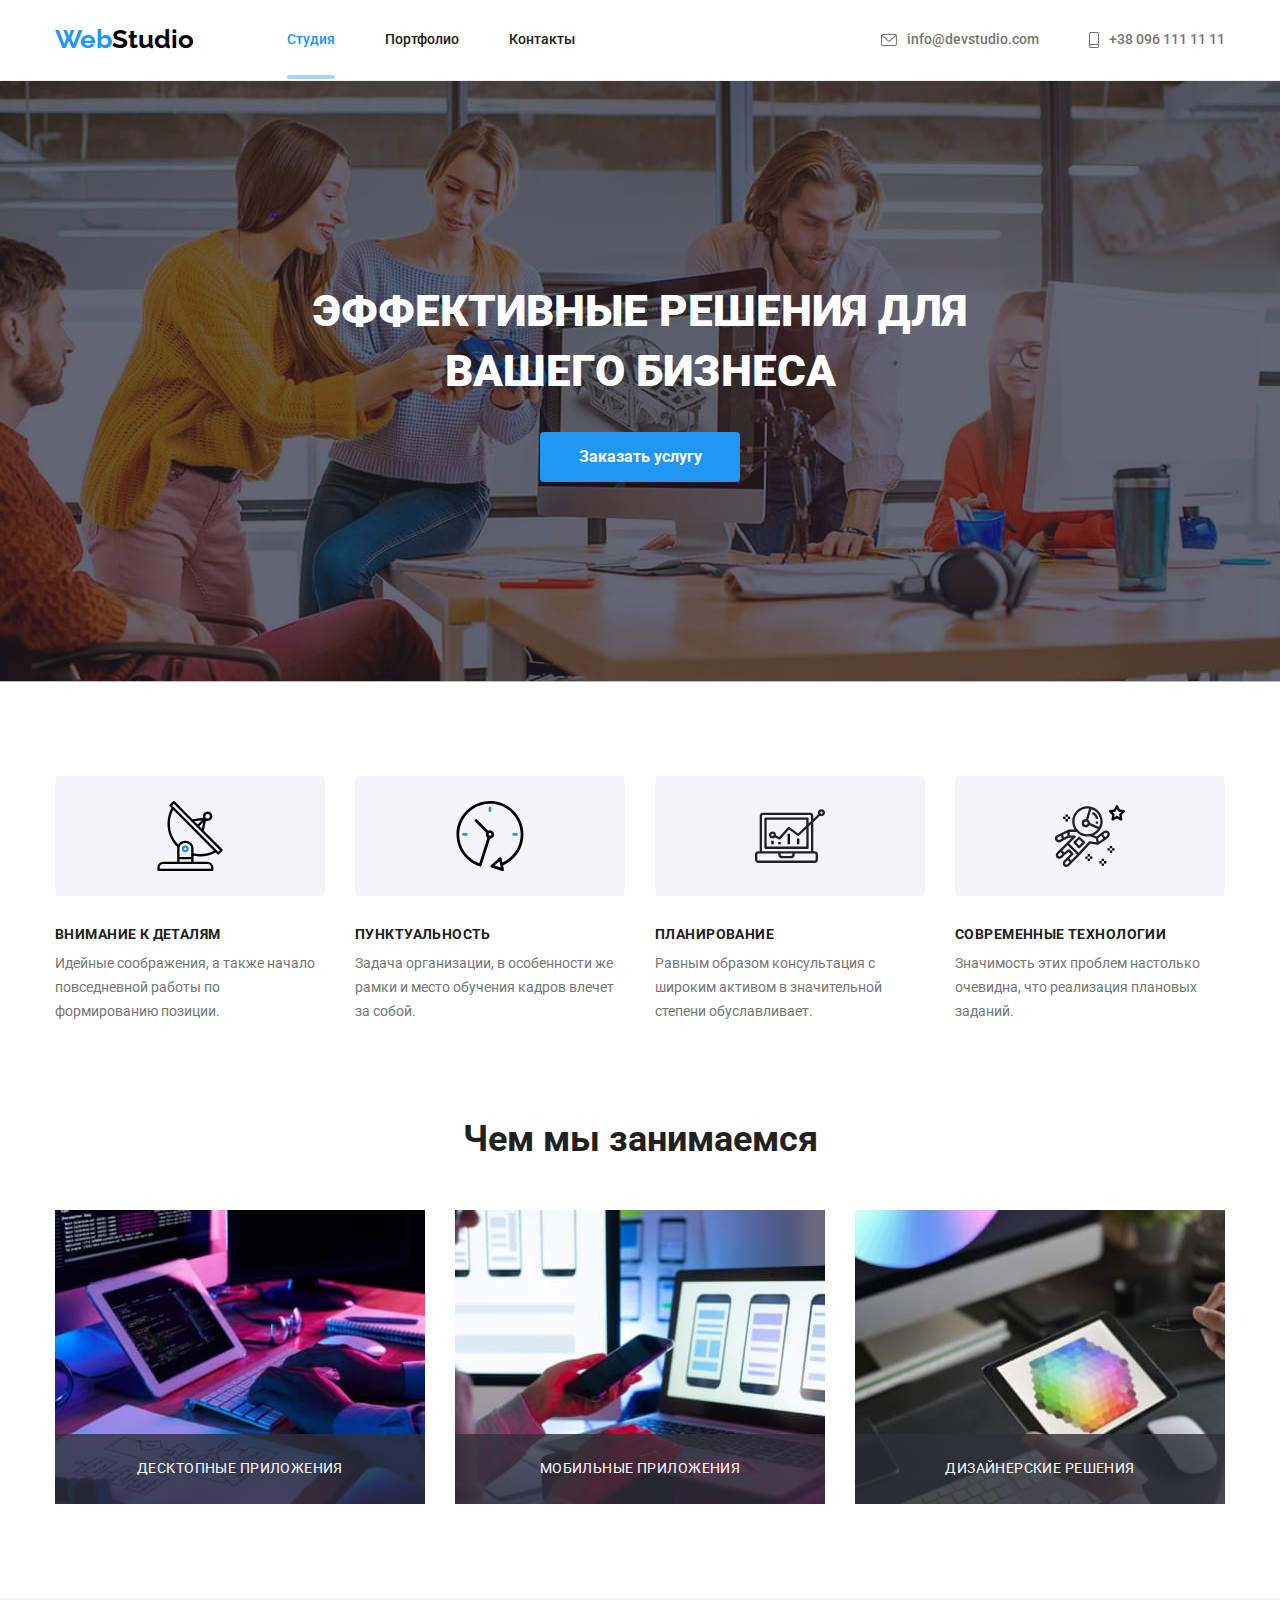
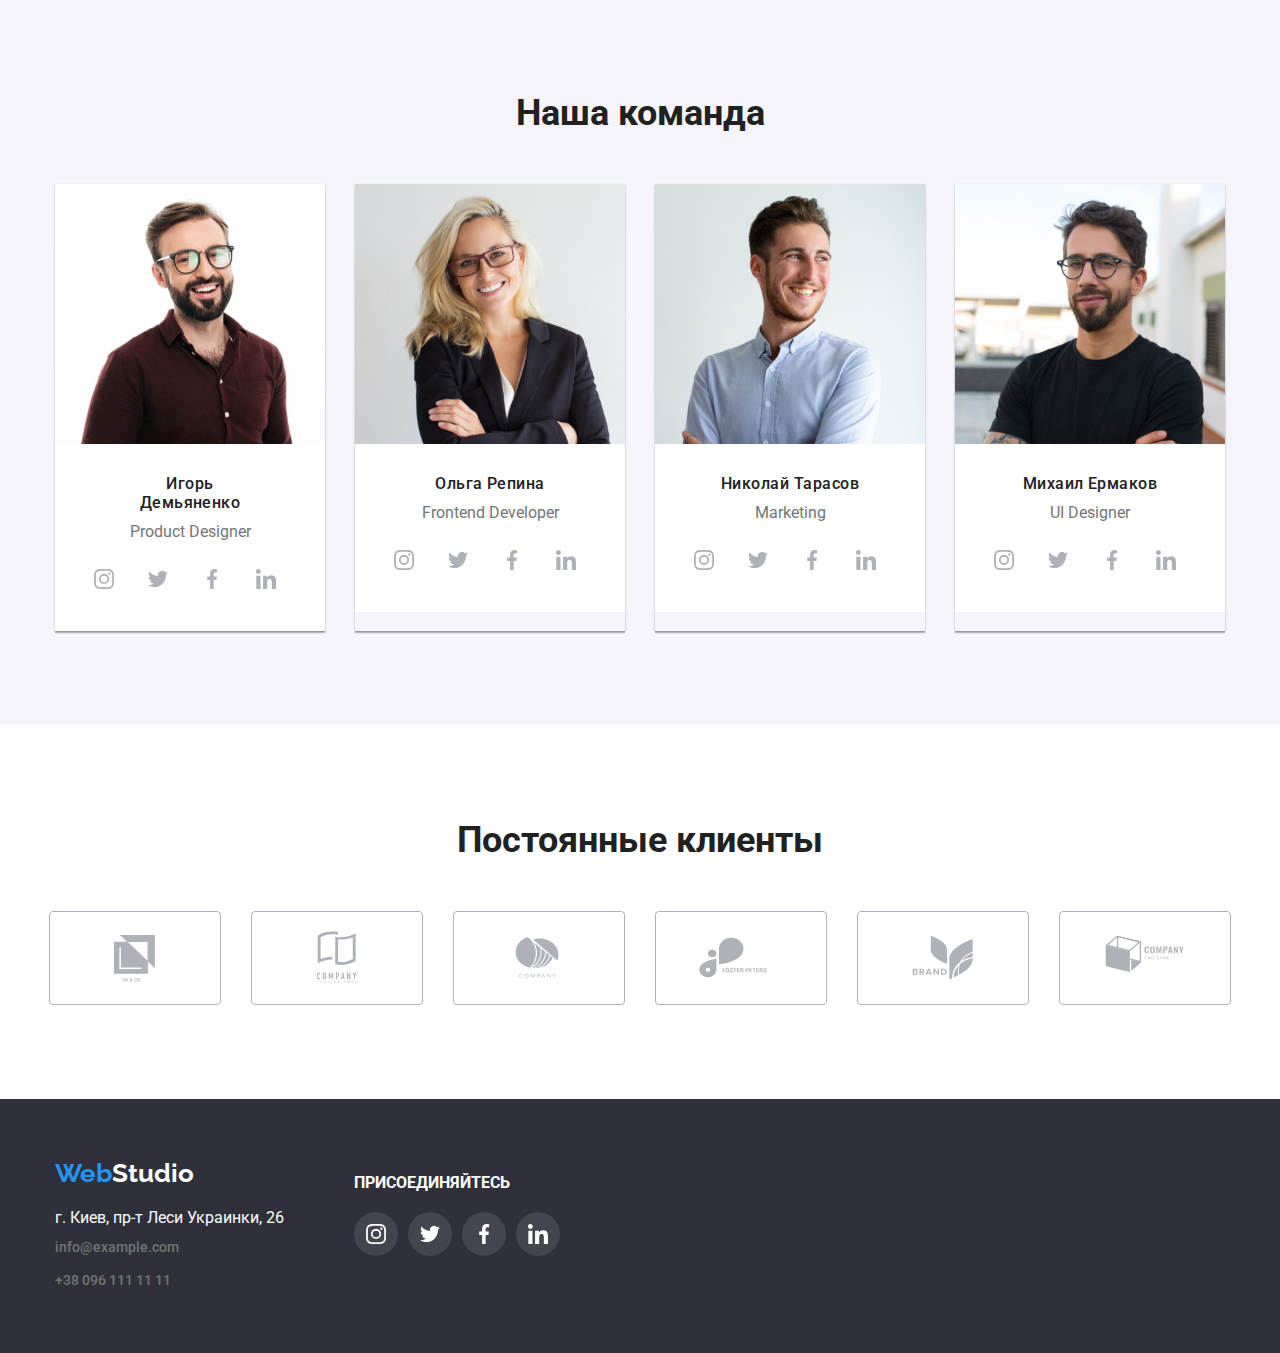
==== index.html @ 99324afc "DZ5" ====
<!DOCTYPE html>
<html lang="ru">
<head>
    <meta charset="UTF-8">
    <meta http-equiv="X-UA-Compatible" content="IE=edge">
    <meta name="viewport" content="width=device-width, initial-scale=1.0">
    <title>WebStudio</title>
    <link rel="preconnect" href="https://fonts.gstatic.com">
    <link href="https://fonts.googleapis.com/css2?family=Raleway:wght@700&family=Roboto:wght@400;500;700;900&display=swap"
        rel="stylesheet">
    <link rel="stylesheet" href="https://cdnjs.cloudflare.com/ajax/libs/modern-normalize/1.0.0/modern-normalize.min.css">
    <link rel="stylesheet" href="./css/style.css">
</head>
<body>
    <!-- Шапка сайта -->
    <header class="page-header">
        <div class="container flex">
            <a class="logo" href="./index.html" lang="en">Web<span>Studio</span></a>
            <nav class="main-nav">
                <ul class="list site-nav flex">
                    <li class="item"><a class="link current" href="./index.html">Студия</a></li>
                    <li class="item"><a class="link" href="./portfolio.html">Портфолио</a></li>
                    <li class="item"><a class="link" href="">Контакты</a></li>
                </ul>
                
            </nav>
            <ul class="list contact-nav flex">
                <li class="item">
                    <a class="link link-contact" href="mailto:info@devstudio.com">
                        <svg class="contact-icon" width="16px" height="12px">
                            <use href="./images/icons.svg#icon-envelope"></use>
                        </svg>
                        info@devstudio.com
                    </a>
                </li>
                <li class="item">
                    <a class="link link-contact" href="tel:+380961111111">
                        <svg class="contact-icon" width="10px" height="16px">
                            <use href="./images/icons.svg#icon-smartphone"></use>
                        </svg>
                        +38 096 111 11 11
                    </a>
                </li>
            </ul>
        </div>
    </header>
    <!-- главная страница -->
    <main>
        <!-- Hero -->
        <section class="section hero-section hero-section-overlay">
            <div class="container">
                <div class="hero-section-title">
                    <h1 class="hero-title">Эффективные решения для вашего бизнеса</h1>
                    <button class="btn btn-hero" type="button" data-modal-open>Заказать услугу</button>
                </div>
            </div>
            
        </section>
        <!-- Наши преимущества -->
        <section class="section">
            <div class="container">
                <h2 hidden>Наши преимущества</h2>
                <ul class="list feature-list">
                    <li class="item">
                        <div class="feature-icons">
                            <svg class="feature-icon" width="70px" height="70px">
                                <use href="./images/icons.svg#icon-antenna"></use>
                            </svg>
                        </div>
                        <h3 class="title feature-title">Внимание к деталям</h3>
                        <p class="text feature-text">Идейные соображения, а также начало повседневной работы по формированию позиции.
                        </p>
                    </li>
                    <li class="item">
                        <div class="feature-icons">
                            <svg class="feature-icon" width="70px" height="70px">
                                <use href="./images/icons.svg#icon-clock"></use>
                            </svg>
                        </div>
                        
                        <h3 class="title feature-title">Пунктуальность</h3>
                        <p class="text feature-text">Задача организации, в особенности же рамки и место обучения кадров влечет за собой.
                        </p>
                    </li>
                    <li class="item">
                        <div class="feature-icons">
                            <svg class="feature-icon" width="70px" height="70px">
                                <use href="./images/icons.svg#icon-diagram"></use>
                            </svg>
                        </div>
                        <h3 class="title feature-title">Планирование</h3>
                        <p class="text feature-text">Равным образом консультация с широким активом в значительной степени обуславливает.
                        </p>
                    </li>
                    <li class="item">
                        <div class="feature-icons">
                            <svg class="feature-icon" width="70px" height="70px">
                                <use href="./images/icons.svg#icon-astronaut"></use>
                            </svg>
                        </div>
                        <h3 class="title feature-title">Современные технологии</h3>
                        <p class="text feature-text">Значимость этих проблем настолько очевидна, что реализация плановых заданий.</p>
                    </li>
                </ul>
                <h2 class="section-title">Чем мы занимаемся</h2>
                <ul class="list our-skills-list">
                    <li class="item">
                        <img src="./images/aboutus1.jpg" alt="Создание сайтов" width="370" height="294">
                        <p class="our-skills-list-text">Десктопные приложения</p>
                    </li>
                    <li class="item">
                        <img src="./images/aboutus2.jpg" alt="Разработка мобильных приложений" width="370" height="294">
                        <p class="our-skills-list-text">Мобильные приложения</p>
                    </li>
                    <li class="item">
                        <img src="./images/aboutus3.jpg" alt="Созданием дизайонв для сайтов и приложений" width="370" height="294">
                        <p class="our-skills-list-text">Дизайнерские решения</p>
                    </li>
                </ul>
            </div>
            
        </section>
        <!-- наша команда -->
        <section class="section section-our-team">
            <div class="container">
                <h2 class="section-title">Наша команда</h2>
                <ul class="list list-team">
                    <li class="item">
                        <div class="our-team-item">
                            <img class="team-image" src="./images/ourteam1.jpg" alt="Дизайнер" width="270" height="260">
                            <h3 class="title-team">Игорь Демьяненко</h3>
                            <p class="text team-text">Product Designer</p>
                            <ul class="social-items">
                                <li>
                                    <button class="social-links">
                                            <svg class="social-link" width="20" height="20">
                                                <use href="./images/icons.svg#icon-instagram"></use>
                                            </svg>
                                    </button>
                                </li>
                                <li>
                                    <button class="social-links">
                                        <svg class="social-link" width="20" height="20">
                                            <use href="./images/icons.svg#icon-twitter"></use>
                                        </svg>
                                    </button>
                                </li>
                                <li>
                                    <button class="social-links">
                                        <svg class="social-link" width="20" height="20">
                                            <use href="./images/icons.svg#icon-facebook"></use>
                                        </svg>
                                    </button>
                                </li>
                                <li>
                                    <button class="social-links">
                                        <svg class="social-link" width="20" height="20">
                                            <use href="./images/icons.svg#icon-linkedin"></use>
                                        </svg>
                                    </button>
                                </li>
                            </ul>
                        </div>
                        
                    </li>
                    <li class="item">
                        <div class="our-team-item">
                            <img class="team-image" src="./images/ourteam2.jpg" alt="Фронтенд разработчик" width="270" height="260">
                            <h3 class="title-team">Ольга Репина</h3>
                            <p class="text team-text">Frontend Developer</p>
                            <ul class="social-items">
                                <li>
                                    <button class="social-links">
                                        <svg class="social-link" width="20" height="20">
                                            <use href="./images/icons.svg#icon-instagram"></use>
                                        </svg>
                                    </button>
                                </li>
                                <li>
                                    <button class="social-links">
                                        <svg class="social-link" width="20" height="20">
                                            <use href="./images/icons.svg#icon-twitter"></use>
                                        </svg>
                                    </button>
                                </li>
                                <li>
                                    <button class="social-links">
                                        <svg class="social-link" width="20" height="20">
                                            <use href="./images/icons.svg#icon-facebook"></use>
                                        </svg>
                                    </button>
                                </li>
                                <li>
                                    <button class="social-links">
                                        <svg class="social-link" width="20" height="20">
                                            <use href="./images/icons.svg#icon-linkedin"></use>
                                        </svg>
                                    </button>
                                </li>
                            </ul>
                        </div>
                    </li>
                    <li class="item">
                        <div class="our-team-item">
                            <img class="team-image" src="./images/ourteam3.jpg" alt="Маркетолог" width="270" height="260">
                            <h3 class="title-team">Николай Тарасов</h3>
                            <p class="text team-text">Marketing</p>
                            <ul class="social-items">
                                <li>
                                    <button class="social-links">
                                        <svg class="social-link" width="20" height="20">
                                            <use href="./images/icons.svg#icon-instagram"></use>
                                        </svg>
                                    </button>
                                </li>
                                <li>
                                    <button class="social-links">
                                        <svg class="social-link" width="20" height="20">
                                            <use href="./images/icons.svg#icon-twitter"></use>
                                        </svg>
                                    </button>
                                </li>
                                <li>
                                    <button class="social-links">
                                        <svg class="social-link" width="20" height="20">
                                            <use href="./images/icons.svg#icon-facebook"></use>
                                        </svg>
                                    </button>
                                </li>
                                <li>
                                    <button class="social-links">
                                        <svg class="social-link" width="20" height="20">
                                            <use href="./images/icons.svg#icon-linkedin"></use>
                                        </svg>
                                    </button>
                                </li>
                            </ul>
                        </div>
                    </li>
                    <li class="item">
                        <div class="our-team-item">
                            <img class="team-image" src="./images/ourteam4.jpg" alt="Разработчик пользовательского интерфейса" width="270"
                                height="260">
                            <h3 class="title-team">Михаил Ермаков</h3>
                            <p class="text team-text">UI Designer</p>
                            <ul class="social-items">
                                <li>
                                    <button class="social-links">
                                        <svg class="social-link" width="20" height="20">
                                            <use href="./images/icons.svg#icon-instagram"></use>
                                        </svg>
                                    </button>
                                </li>
                                <li>
                                    <button class="social-links">
                                        <svg class="social-link" width="20" height="20">
                                            <use href="./images/icons.svg#icon-twitter"></use>
                                        </svg>
                                    </button>
                                </li>
                                <li>
                                    <button class="social-links">
                                        <svg class="social-link" width="20" height="20">
                                            <use href="./images/icons.svg#icon-facebook"></use>
                                        </svg>
                                    </button>
                                </li>
                                <li>
                                    <button class="social-links">
                                        <svg class="social-link" width="20" height="20">
                                            <use href="./images/icons.svg#icon-linkedin"></use>
                                        </svg>
                                    </button>
                                </li>
                            </ul>
                        </div>
                    </li>
                </ul>
            </div>
        </section>
        <section class="our-client section">
            <div class="container">
                <h2 class="section-title">Постоянные клиенты</h2>
                <ul class="our-client-list">
                    <li class="our-client-items">
                        <div class="our-client-item-one">
                            <svg class="our-client-item" width="41" height="47">
                            <use href="./images/icons.svg#icon-Logoclient"></use>
                        </svg>
                        </div>
                    </li>
                    <li class="our-client-items">
                        <div class="our-client-item-two">
                            <svg class="our-client-item" width="40" height="52">
                            <use href="./images/icons.svg#icon-Logoclient2"></use>
                        </svg>
                        </div>
                    </li>
                    <li class="our-client-items">
                        <div class="our-client-item-three">
                            <svg class="our-client-item" width="44" height="42">
                            <use href="./images/icons.svg#icon-Logoclient3"></use>
                        </svg>
                        </div>
                    </li>
                    <li class="our-client-items">
                        <div class="our-client-item-four">
                            <svg class="our-client-item" width="84" height="41">
                            <use href="./images/icons.svg#icon-Logoclient4"></use>
                        </svg>
                        </div>
                    </li>
                    <li class="our-client-items">
                        <div class="our-client-item-five">
                            <svg class="our-client-item" width="62" height="45">
                            <use href="./images/icons.svg#icon-Logoclient5"></use>
                        </svg>
                        </div>
                    </li>
                    <li class="our-client-items">
                        <div class="our-client-item-six">
                            <svg class="our-client-item" width="94" height="44">
                            <use href="./images/icons.svg#icon-Logoclient6"></use>
                        </svg>
                        </div>
                    </li>
                </ul>
            </div>
        </section>
    </main>
    <!-- Футер -->
    <footer class="footer">
        <div class="container footer-container">
            <div class="footer-contact">
                <a class="logo logo-footer" href="./index.html" lang="en">Web<span>Studio</span></a>
                <address class="footer-address">
                    <p class="address">г. Киев, пр-т Леси Украинки, 26 </p>
                    <a class="link link-contact" href="mailto:info@example.com">info@example.com</a>
                    <a class="link link-contact" href="tel:+380961111111">+38 096 111 11 11</a>
                </address>
            </div>
            <div class="footer-social-link">
                <p class="title">присоединяйтесь</p>
                <ul class="social-items">
                    <li>
                        <button class="social-links">
                            <svg class="social-link" width="20" height="20">
                                <use href="./images/icons.svg#icon-instagram"></use>
                            </svg>
                        </button>
                    </li>
                    <li>
                        <button class="social-links">
                            <svg class="social-link" width="20" height="20">
                                <use href="./images/icons.svg#icon-twitter"></use>
                            </svg>
                        </button>
                    </li>
                    <li>
                        <button class="social-links">
                            <svg class="social-link" width="20" height="20">
                                <use href="./images/icons.svg#icon-facebook"></use>
                            </svg>
                        </button>
                    </li>
                    <li>
                        <button class="social-links">
                            <svg class="social-link" width="20" height="20">
                                <use href="./images/icons.svg#icon-linkedin"></use>
                            </svg>
                        </button>
                    </li>
                </ul>
            </div>
        </div>
    </footer>
    <!-- модальное окно -->
    <div class="backdrop is-hidden" data-modal>
        <div class="modal">
            <button class="close-btn" data-modal-close>
                <svg class="close-icon" width="11" height="11">
                    <path
                        d="M11 1.10786L9.89214 0L5.5 4.39214L1.10786 0L0 1.10786L4.39214 5.5L0 9.89214L1.10786 11L5.5 6.60786L9.89214 11L11 9.89214L6.60786 5.5L11 1.10786Z"
                        fill="black" />
                </svg>
            </button>
        </div>
    </div>
    <script src="./js/modal.js"></script>
</body>
</html>
---- css/style.css ----
:root {
  --dark-background: #2f303a;
  --white-background: #ffffff;
  --light-background: #e5e5e5;
  --grey-background: #f5f4fa;
  --text-dark: #000000;
  --text-white: #ffffff;
  --text-black: #212121;
  --text-grey: #757575;
  --accent-blue: #2196f3;
  --icon-color: #afb1b8;
}
body {
  background: var(--white-background);
  font-family: Roboto, sans-serif;
  color: var(--text-black);
}
h1,
h2,
h3,
h4,
h5,
h6 {
  margin: 0;
}
p {
  margin: 0;
}
ul,
li {
  margin: 0;
  padding: 0;
}
button {
  padding: 0;
}
svg {
  display: block;
}
img {
  display: block;
}
.container {
  margin-left: auto;
  margin-right: auto;
  padding-left: 15px;
  padding-right: 15px;

  width: 1200px;

  /* outline: 1px solid tomato; */
}
.link {
  font-weight: 500;
  font-size: 14px;
  line-height: 1.14;
  color: var(--text-black);
  text-decoration: none;
}
.link:hover,
.link:focus {
  color: var(--accent-blue);
}
.section {
  padding-top: 94px;
  padding-bottom: 94px;
  font-size: 14px;
  line-height: 1.71;

  /* width: 1600px; */
}
.list {
  list-style-type: none;
}
.flex {
  display: flex;
}
/* Header */

.page-header {
  border-bottom: 1px solid #ececec;
  /* padding: 0 200px; */
}
.page-header .container {
  align-items: center;
}
.logo {
  color: var(--accent-blue);
  font-family: Raleway;
  font-weight: bold;
  font-size: 26px;
  text-decoration: none;
}
.logo span {
  color: var(--text-dark);
}
.main-nav {
  align-items: center;
}
.site-nav {
  margin: 0;
  padding: 32px 0 32px 93px;
  align-items: center;

  font-weight: 500;
  font-size: 14px;
  line-height: 1.14;
}
.site-nav .link {
  padding: 32px 0;
}
.site-nav .item + .item {
  margin-left: 50px;
}

.contact-nav {
  display: flex;
  margin-left: auto;
  padding: 0;
}
.link-contact {
  display: flex;
  align-items: center;
  color: var(--text-grey);
}
.site-nav .link.current {
  position: relative;
  color: var(--accent-blue);
}
.site-nav .link.current::after {
  content: '';
  display: block;
  width: 100%;
  height: 4px;
  background-color: var(--accent-blue);
  border-radius: 2px;
  opacity: 0.4;

  position: absolute;
  left: 0;
  bottom: 0;
}
.contact-nav .item + .item {
  padding-left: 50px;
}
.contact-icon {
  margin-right: 10px;
  fill: currentColor;
}
.link-contact:hover,
.link-contact:focus {
  fill: var(--accent-blue);
}

/* Main */

.hero-section {
  text-align: center;
}
.hero-section-overlay {
  max-width: 1600px;
  margin-left: auto;
  margin-right: auto;
  background-image: linear-gradient(
      to right,
      rgba(47, 48, 58, 0.4),
      rgba(47, 48, 58, 0.4)
    ),
    url('../images/backgroundhero.png');

  background-repeat: no-repeat;
  background-position: 50% 50%;
}
.hero-section-title {
  padding: 106px 237px 106px 237px;
}
.hero-title {
  margin-bottom: 30px;

  font-weight: 900;
  font-size: 44px;
  line-height: 137%;
  color: var(--text-white);
  text-transform: uppercase;
}
.btn {
  background-color: var(--grey-background);
  font-weight: 500;
  font-size: 16px;
  line-height: 1.63;
  text-align: center;
  cursor: pointer;
}
.btn:hover,
.btn:focus {
  background-color: var(--accent-blue);
  color: var(--text-white);
}
.btn-hero {
  background-color: var(--accent-blue);
  font-weight: bold;
  font-size: 16px;
  line-height: 1.88;
  text-align: center;
  color: var(--text-white);
  width: 200px;
  border: transparent;
  border-radius: 4px;
  padding: 10px 32px;
}
.close-btn {
  position: absolute;
  top: 8px;
  right: 8px;
  padding: 9px 9px 10px 10px;
  border: 1px solid rgba(0, 0, 0, 0.1);
  border-radius: 50%;
  background-color: var(--white-background);
}
.close-icon {
  /* fill: #000000; */
}
.backdrop {
  position: fixed;
  top: 0;
  left: 0;
  width: 100%;
  height: 100%;
  background: rgba(0, 0, 0, 0.2);

  opacity: 1;

  transition: opacity 250ms cubic-bezier(0.4, 0, 0.2, 1);
}
.backdrop.is-hidden {
  opacity: 0;
  pointer-events: none;
}
.backdrop.is-hidden .modal {
  transform: translate(-50%, -50%) scale(0);
}
.modal {
  position: absolute;
  top: 50%;
  left: 50%;
  transform: translate(-50%, -50%) scale(1);
  width: 528px;
  height: 581px;

  background-color: #fff;
  box-shadow: 0px 1px 3px rgba(0, 0, 0, 0.12), 0px 1px 1px rgba(0, 0, 0, 0.14),
    0px 2px 1px rgba(0, 0, 0, 0.2);
  border-radius: 4px;

  transition: transform 250ms cubic-bezier(0.4, 0, 0.2, 1);
}
/* наши преимущества */
.feature-list {
  display: flex;
  margin-bottom: 94px;
}
.feature-list .item {
  width: calc((100% - 90px) / 4);
}
.feature-list .item:not(:last-child) {
  margin-right: 30px;
}
.feature-list .feature-title {
  margin-bottom: 10px;
}
.title {
  font-weight: bold;
  line-height: 1.14;
  text-transform: uppercase;
  margin-bottom: 10px;
}
.feature-title {
  font-size: 14px;
  letter-spacing: 0.03em;
  line-height: 1.15;
}
.section-title {
  margin-bottom: 50px;

  font-weight: bold;
  font-size: 36px;
  line-height: 1.17;
  text-align: center;
}
.text {
  color: var(--text-grey);
}
.our-skills-list {
  display: flex;
}
.our-skills-list .item:not(:last-child) {
  margin-right: 30px;
}
.our-skills-list .item {
  position: relative;
}
.our-skills-list-text {
  position: absolute;
  width: 100%;
  left: 0;
  bottom: 0;
  padding: 27px 0;
  text-align: center;
  background-color: rgba(47, 48, 58, 0.8);
  color: var(--text-white);
  text-transform: uppercase;
  font-size: bold;
  line-height: 1.14;
  letter-spacing: 0.03em;
}
.feature-icons {
  padding: 25px 100px;
  margin-bottom: 30px;
  background-color: var(--grey-background);
  border-radius: 4px;
  text-align: center;
}
/* наша команда */
.section-our-team {
  background-color: var(--grey-background);
}
.list-team {
  display: flex;
  text-align: center;
}
.our-team-item {
  background-color: var(--white-background);
}
.list-team .item {
  display: block;
  box-shadow: 0px 1px 3px rgba(0, 0, 0, 0.12), 0px 1px 1px rgba(0, 0, 0, 0.14),
    0px 2px 1px rgba(0, 0, 0, 0.2);
}
.list-team .item:not(:last-child) {
  margin-right: 30px;
}
.title-team {
  font-weight: 500;
  font-size: 16px;
  line-height: 119%;
  letter-spacing: 0.03em;
  padding: 0 59px 10px 59px;
}
.our-skills-list {
  display: flex;
}
.our-skills-list .item:not(:last-child) {
  margin-right: 30px;
}
.team-text {
  font-size: 16px;
  line-height: 1.19;
  padding-right: auto;
  padding-bottom: 16px;
  padding-left: auto;
}
.team-image {
  display: block;
  margin-bottom: 30px;
}
.social-links {
  display: block;
  margin-right: 10px;
  padding: 12px;
  color: var(--icon-color);
  background-color: var(--white-background);
  border: none;
  border-radius: 50%;
  cursor: pointer;
}

.social-links:hover,
.social-links:focus {
  background-color: var(--accent-blue);
  color: var(--text-white);
}
.social-link {
  text-align: center;
  fill: currentColor;
}
.social-items {
  display: flex;
  justify-content: center;
  padding-bottom: 30px;
  list-style: none;
}
/* Наши клиенты */
.our-client-list {
  display: flex;
  justify-content: center;
  list-style: none;
}
.our-client-items {
  padding: 16px 32px;
  border: 1px solid #afb1b8;
  border-radius: 4px;
  color: var(--icon-color);
  cursor: pointer;
}
.our-client-items:hover,
.our-client-items:focus {
  color: var(--accent-blue);
  border: 1px solid var(--accent-blue);
}
.our-client-items:not(:last-child) {
  margin-right: 30px;
}
.our-client-item {
  display: block;
  fill: currentColor;
}
.our-client-item-one {
  padding: 7px 33px 6px 32px;
}
.our-client-item-two {
  padding: 3px 33px 5px;
}
.our-client-item-three {
  padding: 8px 33px 10px 29px;
}
.our-client-item-four {
  padding: 9px 11px 10px;
}
.our-client-item-five {
  padding: 7px 22px 8px;
}
.our-client-item-six {
  padding: 7px 6px 9px;
}
/* наши работы */
.section-portfolio {
  background-color: var(--white-background);
}
.btn-list {
  text-align: center;
  margin-bottom: 50px;
}
.btn-list .item {
  display: inline-block;
  letter-spacing: 0.03em;
}
.btn-list .item:not(:last-child) {
  margin-right: 8px;
}
.btn-list .item:hover,
.btn-list .item:focus {
  box-shadow: 0px 3px 1px rgba(0, 0, 0, 0.1), 0px 1px 2px rgba(0, 0, 0, 0.08),
    0px 2px 2px rgba(0, 0, 0, 0.12);
}
.item .btn {
  padding: 6px 22px;
  border: transparent;
  border-radius: 4px;
  font-family: Roboto;
  font-weight: 500;
}

.portfolio-list {
  display: flex;
  flex-wrap: wrap;
}
.portfolio-image {
  position: relative;
  display: block;
}

.portfolio-list .item:not(:nth-child(3n + 3)) {
  margin-right: 30px;
}
.portfolio-list .item:not(:nth-child(n + 7)) {
  margin-bottom: 30px;
}
.portfolio-list-item {
  background-color: var(--white-background);
  overflow: hidden;
}

.title-works {
  /* margin-top: 20px; */
  margin-top: 20px;
  padding-left: 24px;
  padding-right: auto;
  font-weight: bold;
  font-size: 18px;
  line-height: 2;
  letter-spacing: 0.06em;
}
.text-works {
  margin-top: 4px;
  padding-bottom: 20px;
  padding-left: 24px;
  font-size: 16px;
  line-height: 1.88;
  letter-spacing: 0.03em;
  color: var(--text-grey);
}
.text-works-transcriptions {
  position: absolute;
  bottom: 0;
  left: 0;
  width: 100%;
  height: 100%;
  font-weight: normal;
  font-size: 18px;
  line-height: 1.56;
  letter-spacing: 0.03em;
  color: var(--text-white);
  background-color: var(--accent-blue);
  opacity: 0;

  padding: 63px 24px;

  transform: scaleY(0);
  transform-origin: bottom;
  transition: transform 250ms cubic-bezier(0.4, 0, 0.2, 1),
    opasity 250ms cubic-bezier(0.4, 0, 0.2, 1);
}
.portfolio-list .link:hover,
.portfolio-list .link:focus {
  color: var(--text-dark);
}
.portfolio-list .item:hover,
.portfolio-list .item:focus {
  box-shadow: 0px 1px 1px rgba(0, 0, 0, 0.12), 0px 4px 4px rgba(0, 0, 0, 0.06),
    1px 4px 6px rgba(0, 0, 0, 0.16);
}
.portfolio-list .item:hover .text-works-transcriptions,
.portfolio-list .item:focus .text-works-transcriptions {
  transform: scaleY(1);
  opacity: 0.9;
}

/* Footer */
.footer {
  background-color: var(--dark-background);
}

.footer-container {
  display: flex;
  padding-top: 60px;
  padding-bottom: 60px;
}
.footer-contact {
  margin-right: 70px;
}
.logo-footer {
  display: block;
  margin-bottom: 20px;
}
.logo-footer span {
  color: var(--text-white);
}

.address {
  margin-bottom: 9px;
  font-style: normal;
  color: var(--text-white);
}

.footer-address .link-contact {
  display: block;
  font-size: 14px;
  line-height: 1.71;
  cursor: default;
  font-style: normal;
}
.footer-address .link-contact:not(:last-child) {
  margin-bottom: 9px;
}

.footer-social-link {
  padding-top: 15px;
  cursor: pointer;
}
.footer-social-link .title {
  margin-bottom: 20px;
  color: var(--text-white);
}
.footer-social-link .social-items {
  padding: 0;
}
.footer-social-link .social-links {
  background-color: rgba(255, 255, 255, 0.1);
  color: var(--text-white);
}
.footer-social-link .social-links:hover,
.footer-social-link .social-links:focus {
  background-color: var(--accent-blue);
}
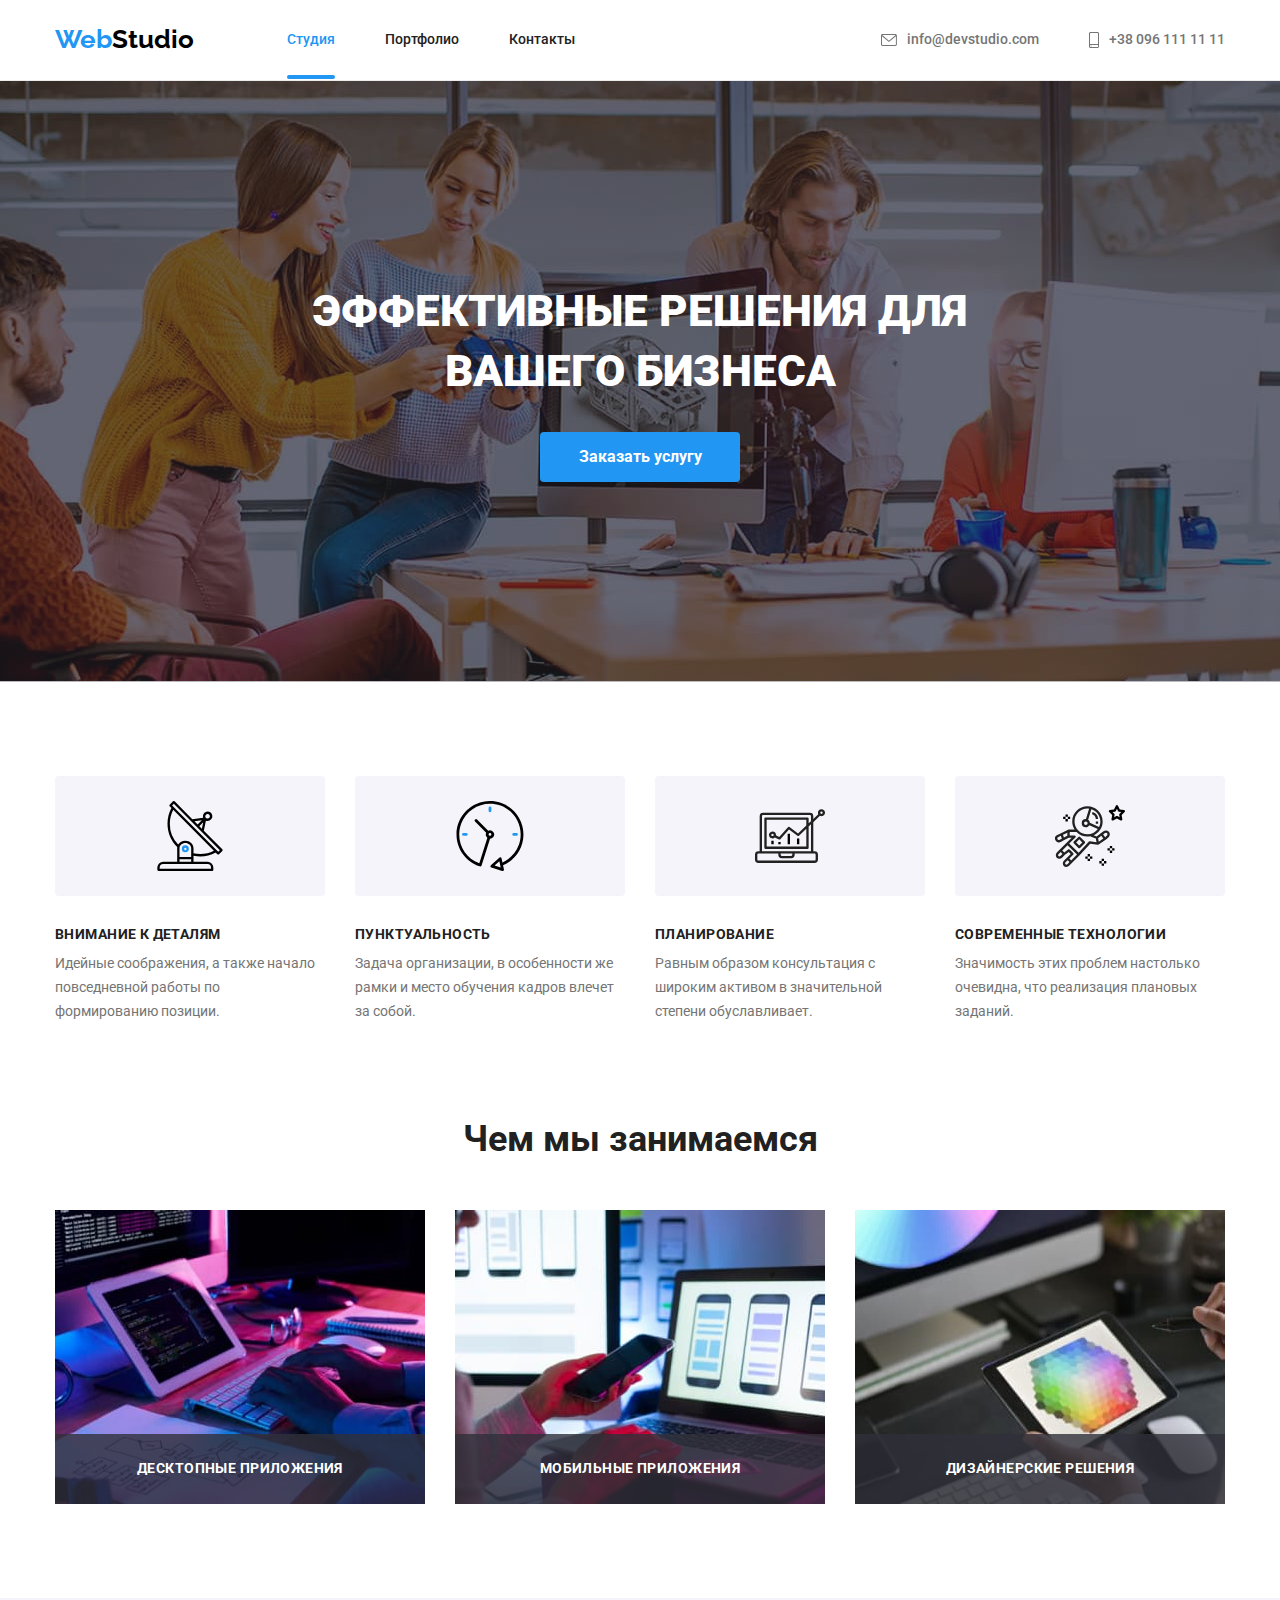
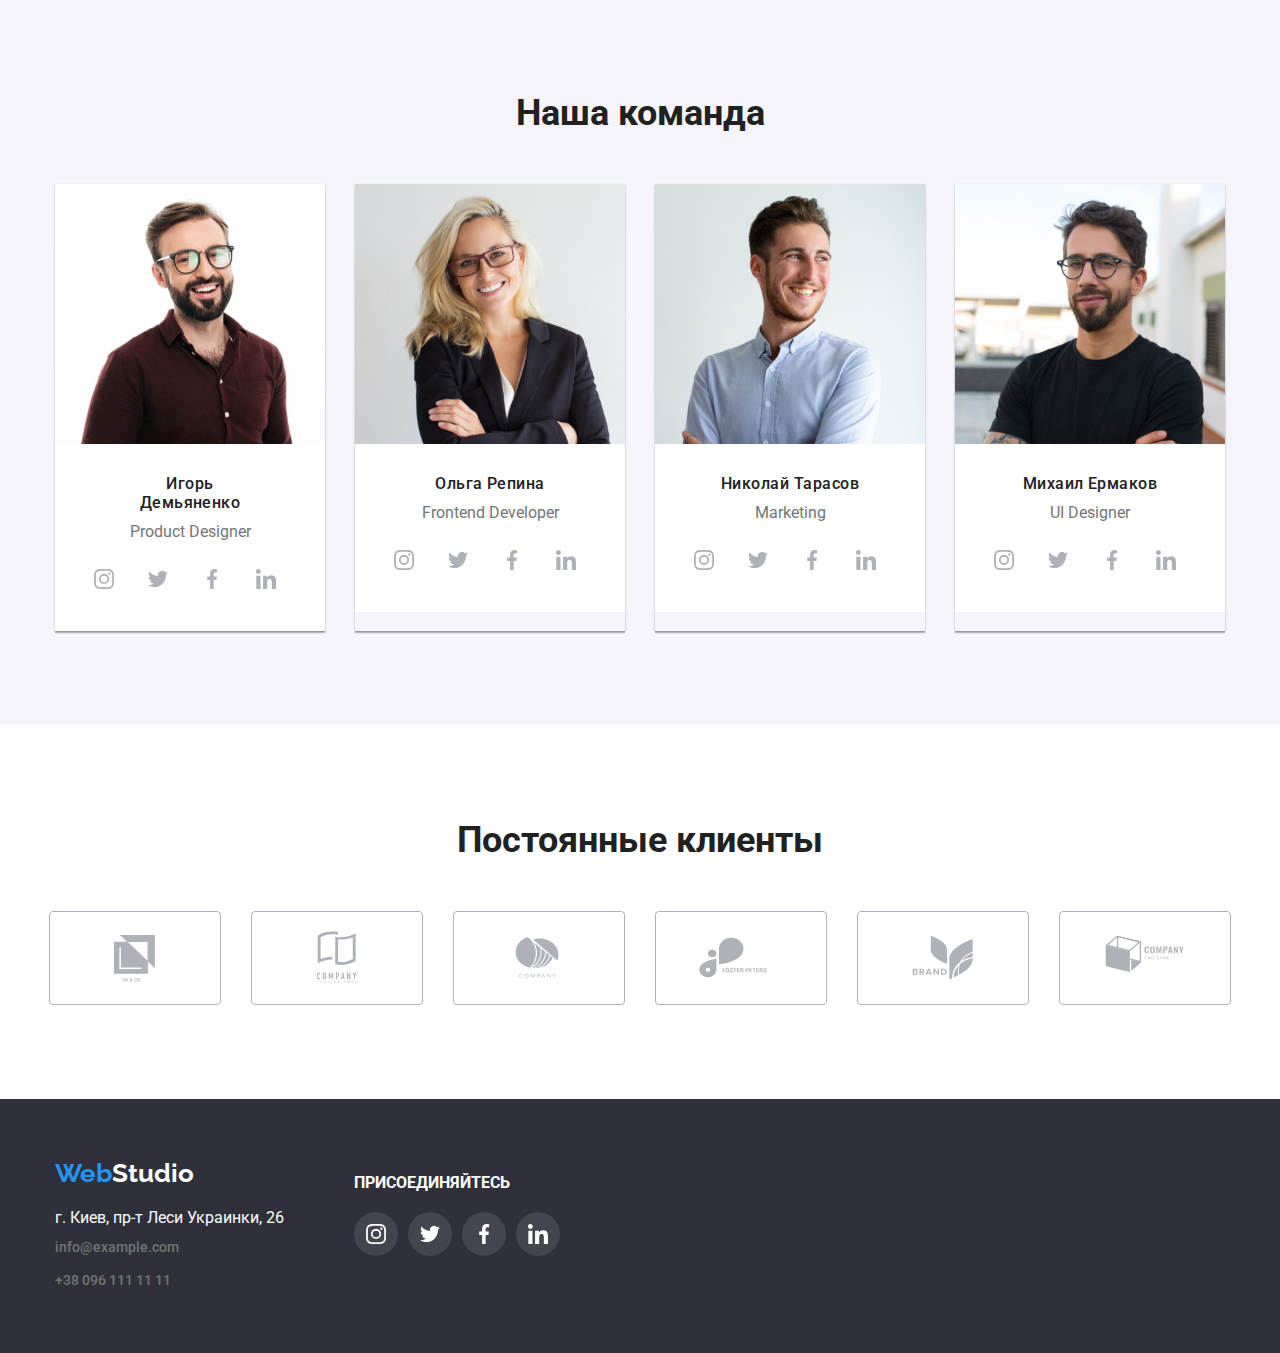
==== commit 03bc8f03: "ispravlenoe2" ====
--- a/index.html
+++ b/index.html
@@ -286,7 +286,7 @@
                         <div class="our-client-item-one">
                             <svg class="our-client-item" width="41" height="47">
                             <use href="./images/icons.svg#icon-Logoclient"></use>
-                        </svg>
+                            </svg>
                         </div>
                     </li>
                     <li class="our-client-items">
@@ -379,9 +379,7 @@
         <div class="modal">
             <button class="close-btn" data-modal-close>
                 <svg class="close-icon" width="11" height="11">
-                    <path
-                        d="M11 1.10786L9.89214 0L5.5 4.39214L1.10786 0L0 1.10786L4.39214 5.5L0 9.89214L1.10786 11L5.5 6.60786L9.89214 11L11 9.89214L6.60786 5.5L11 1.10786Z"
-                        fill="black" />
+                    <use href="./images/icons.svg#vector"></use>
                 </svg>
             </button>
         </div>
--- a/css/style.css
+++ b/css/style.css
@@ -9,6 +9,7 @@
   --text-grey: #757575;
   --accent-blue: #2196f3;
   --icon-color: #afb1b8;
+  --animation: 250ms cubic-bezier(0.4, 0, 0.2, 1);
 }
 body {
   background: var(--white-background);
@@ -56,6 +57,7 @@
   line-height: 1.14;
   color: var(--text-black);
   text-decoration: none;
+  transition: color var(--animation);
 }
 .link:hover,
 .link:focus {
@@ -134,7 +136,7 @@
   height: 4px;
   background-color: var(--accent-blue);
   border-radius: 2px;
-  opacity: 0.4;
+  /* opacity: 0.4;  */ /* в макеті є опасіті !!!*/
 
   position: absolute;
   left: 0;
@@ -146,6 +148,7 @@
 .contact-icon {
   margin-right: 10px;
   fill: currentColor;
+  transition: fill var(--animation);
 }
 .link-contact:hover,
 .link-contact:focus {
@@ -190,6 +193,7 @@
   line-height: 1.63;
   text-align: center;
   cursor: pointer;
+  transition: color var(--animation), background-color var(--animation);
 }
 .btn:hover,
 .btn:focus {
@@ -216,6 +220,7 @@
   border: 1px solid rgba(0, 0, 0, 0.1);
   border-radius: 50%;
   background-color: var(--white-background);
+  cursor: pointer;
 }
 .close-icon {
   /* fill: #000000; */
@@ -235,6 +240,7 @@
 .backdrop.is-hidden {
   opacity: 0;
   pointer-events: none;
+  visibility: hidden;
 }
 .backdrop.is-hidden .modal {
   transform: translate(-50%, -50%) scale(0);
@@ -309,7 +315,8 @@
   background-color: rgba(47, 48, 58, 0.8);
   color: var(--text-white);
   text-transform: uppercase;
-  font-size: bold;
+  font-weight: bold;
+  font-size: 14px;
   line-height: 1.14;
   letter-spacing: 0.03em;
 }
@@ -372,6 +379,7 @@
   border: none;
   border-radius: 50%;
   cursor: pointer;
+  transition: color var(--animation), background-color var(--animation);
 }
 
 .social-links:hover,
@@ -401,6 +409,7 @@
   border-radius: 4px;
   color: var(--icon-color);
   cursor: pointer;
+  transition: color var(--animation), border var(--animation);
 }
 .our-client-items:hover,
 .our-client-items:focus {
@@ -443,6 +452,7 @@
 .btn-list .item {
   display: inline-block;
   letter-spacing: 0.03em;
+  transition: box-shadow var(--animation);
 }
 .btn-list .item:not(:last-child) {
   margin-right: 8px;
@@ -466,7 +476,6 @@
 }
 .portfolio-image {
   position: relative;
-  display: block;
 }
 
 .portfolio-list .item:not(:nth-child(3n + 3)) {
@@ -481,7 +490,6 @@
 }
 
 .title-works {
-  /* margin-top: 20px; */
   margin-top: 20px;
   padding-left: 24px;
   padding-right: auto;
@@ -511,14 +519,14 @@
   letter-spacing: 0.03em;
   color: var(--text-white);
   background-color: var(--accent-blue);
-  opacity: 0;
+  opacity: 0.9;
 
   padding: 63px 24px;
 
   transform: scaleY(0);
   transform-origin: bottom;
-  transition: transform 250ms cubic-bezier(0.4, 0, 0.2, 1),
-    opasity 250ms cubic-bezier(0.4, 0, 0.2, 1);
+  transition: transform 250ms cubic-bezier(0.4, 0, 0.2, 1);
+  /* opasity 250ms cubic-bezier(0.4, 0, 0.2, 1); */
 }
 .portfolio-list .link:hover,
 .portfolio-list .link:focus {
@@ -529,8 +537,8 @@
   box-shadow: 0px 1px 1px rgba(0, 0, 0, 0.12), 0px 4px 4px rgba(0, 0, 0, 0.06),
     1px 4px 6px rgba(0, 0, 0, 0.16);
 }
-.portfolio-list .item:hover .text-works-transcriptions,
-.portfolio-list .item:focus .text-works-transcriptions {
+.portfolio-list-item:hover .text-works-transcriptions,
+.portfolio-list-item:focus .text-works-transcriptions {
   transform: scaleY(1);
   opacity: 0.9;
 }
@@ -587,6 +595,7 @@
 .footer-social-link .social-links {
   background-color: rgba(255, 255, 255, 0.1);
   color: var(--text-white);
+  transition: background-color var(--animation);
 }
 .footer-social-link .social-links:hover,
 .footer-social-link .social-links:focus {
